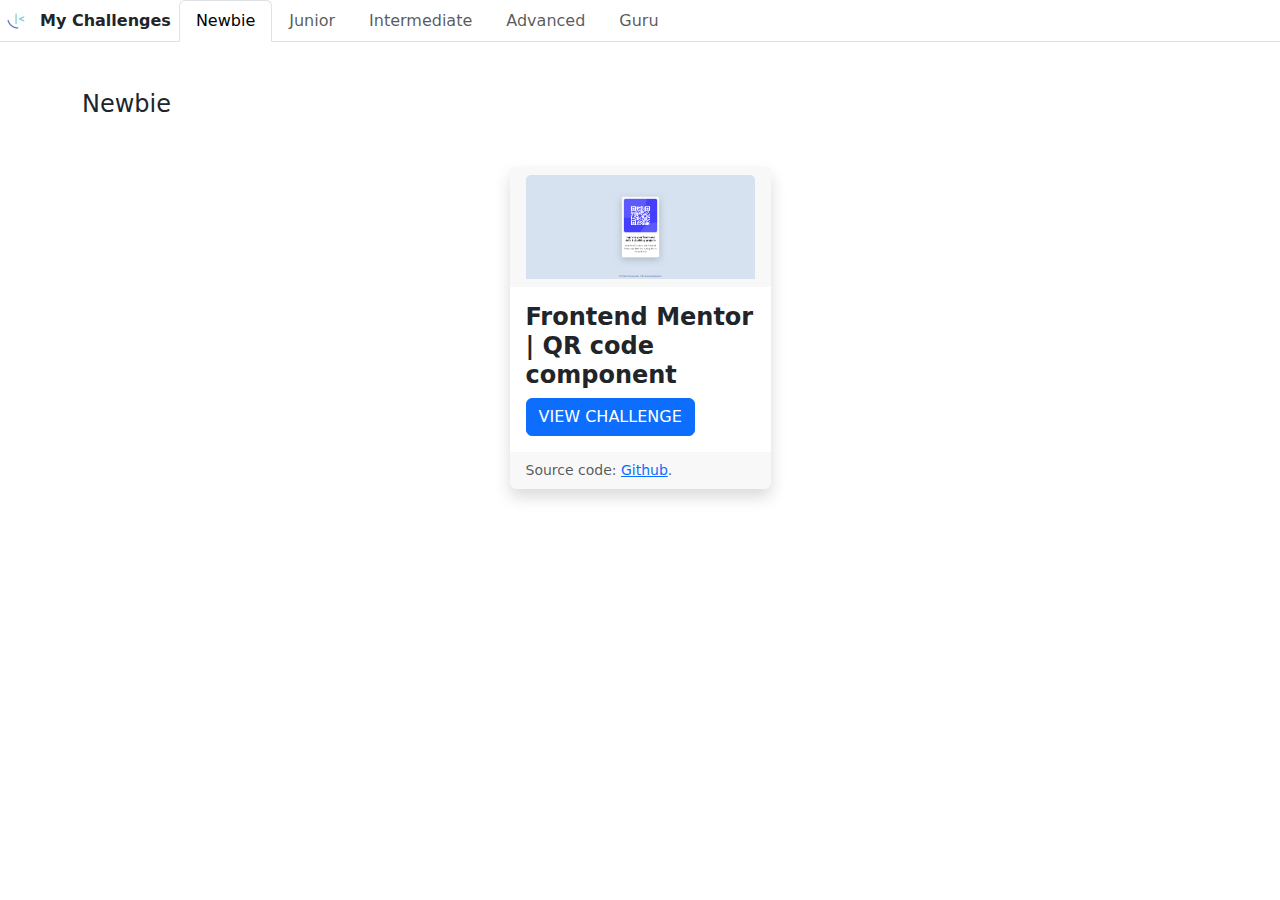
==== index.html @ e406ea41 "qr-code-component" ====
<!DOCTYPE html>
<html lang="en">

<head>
    <meta charset="UTF-8">
    <meta name="viewport" content="width=device-width, initial-scale=1.0">
    <link rel="icon" type="image/png" sizes="32x32" href="qr-code-component/images/favicon-32x32.png">
    <title>Miguelpr123 - Frontend Mentor</title>

    <link href="https://cdn.jsdelivr.net/npm/bootstrap@5.3.3/dist/css/bootstrap.min.css" rel="stylesheet"
        integrity="sha384-QWTKZyjpPEjISv5WaRU9OFeRpok6YctnYmDr5pNlyT2bRjXh0JMhjY6hW+ALEwIH" crossorigin="anonymous">

    <script src="https://cdn.jsdelivr.net/npm/bootstrap@5.3.3/dist/js/bootstrap.bundle.min.js"
        integrity="sha384-YvpcrYf0tY3lHB60NNkmXc5s9fDVZLESaAA55NDzOxhy9GkcIdslK1eN7N6jIeHz"
        crossorigin="anonymous"></script>

    <link rel="stylesheet" href="https://cdn.jsdelivr.net/npm/bootstrap-icons@1.11.3/font/bootstrap-icons.min.css">

    <style>
        .card,
        .card>* {
            border: none;
        }
    </style>

</head>

<body>

    <!-- Nav tabs -->
    <ul class="nav nav-tabs" id="navId" role="tablist">
        <li class="nav-item d-flex justify-content-center align-items-center ">
            <div class="d-flex justify-content-center align-items-center ">
                <img src="qr-code-component/images/favicon-32x32.png" alt="">
                <div class="mx-2 "><strong>My Challenges</strong></div>
            </div>
        </li>
        <li class="nav-item">
            <a href="#tab1Id" class="nav-link active" data-bs-toggle="tab" aria-current="page">Newbie</a>
        </li>
        <li class="nav-item" role="presentation">
            <a href="#tab2Id" class="nav-link disabled" data-bs-toggle="tab">Junior</a>
        </li>
        <li class="nav-item" role="presentation">
            <a href="#tab3Id" class="nav-link disabled" data-bs-toggle="tab">Intermediate</a>
        </li>
        <li class="nav-item" role="presentation">
            <a href="#tab4Id" class="nav-link disabled" data-bs-toggle="tab">Advanced</a>
        </li>
        <li class="nav-item" role="presentation">
            <a href="#tab5Id" class="nav-link disabled" data-bs-toggle="tab">Guru</a>
        </li>
    </ul>

    <!-- Tab panes -->
    <div class="tab-content" id="myTabContent">

        <!-- ------------------------------------- ------------------------------------ -->
        <!-- ------------------------------------- NEWBIE ------------------------------------ -->
        <!-- -------------------------------------  ------------------------------------ -->
        <div class="tab-pane fade show active" id="tab1Id" role="tabpanel">
            <div class="container my-5 ">
                <h4>Newbie</h4>
                <div class="row justify-content-evenly align-content-between py-4 ">

                    <div class="col-12 col-md-5 col-lg-3 my-3 ">
                        <div class="card shadow " >
                            <div class="card-header">
                                <div>
                                    <img class="card-img-top" src="qr-code-component/results/xl.png" alt="Miguelpr123 qr-code-component Image" />
                                </div>
                            </div>
                            <div class="card-body">
                                <h4 class="card-title">
                                    <strong>Frontend Mentor | QR code component</strong>
                                </h4>
                                <a href="qr-code-component/index.html" target="_blank" class="btn btn-primary" >VIEW CHALLENGE</a>
                            </div>
                            <div class="card-footer text-muted small d-flex flex-column ">
                                <span>Source code: <a href="https://github.com/Miguelpr123/frontendmentor/qr-code-component/"
                                        target="_blank">Github</a>.</span>
                            </div>
                        </div>
                    </div>

                </div>
            </div>
        </div>

        <!-- ------------------------------------- ------------------------------------ -->
        <!-- ------------------------------------- JUNIOR ------------------------------------ -->
        <!-- -------------------------------------  ------------------------------------ -->
        <div class="tab-pane fade show active" id="tab2Id" role="tabpanel">
           
        </div>

        <!-- ------------------------------------- ------------------------------------ -->
        <!-- ------------------------------------- INTERMEDIATE ------------------------------------ -->
        <!-- -------------------------------------  ------------------------------------ -->
        <div class="tab-pane fade show active" id="tab3Id" role="tabpanel">

        </div>

        <!-- ------------------------------------- ------------------------------------ -->
        <!-- ------------------------------------- ADVANCED ------------------------------------ -->
        <!-- -------------------------------------  ------------------------------------ -->
        <div class="tab-pane fade show active" id="tab4Id" role="tabpanel">

        </div>
    </div>

    <!-- (Optional) - Place this js code after initializing bootstrap.min.js or bootstrap.bundle.min.js -->
    <script>
        var triggerEl = document.querySelector("#navId a");
        bootstrap.Tab.getInstance(triggerEl).show(); // Select tab by name
    </script>


</body>

</html>
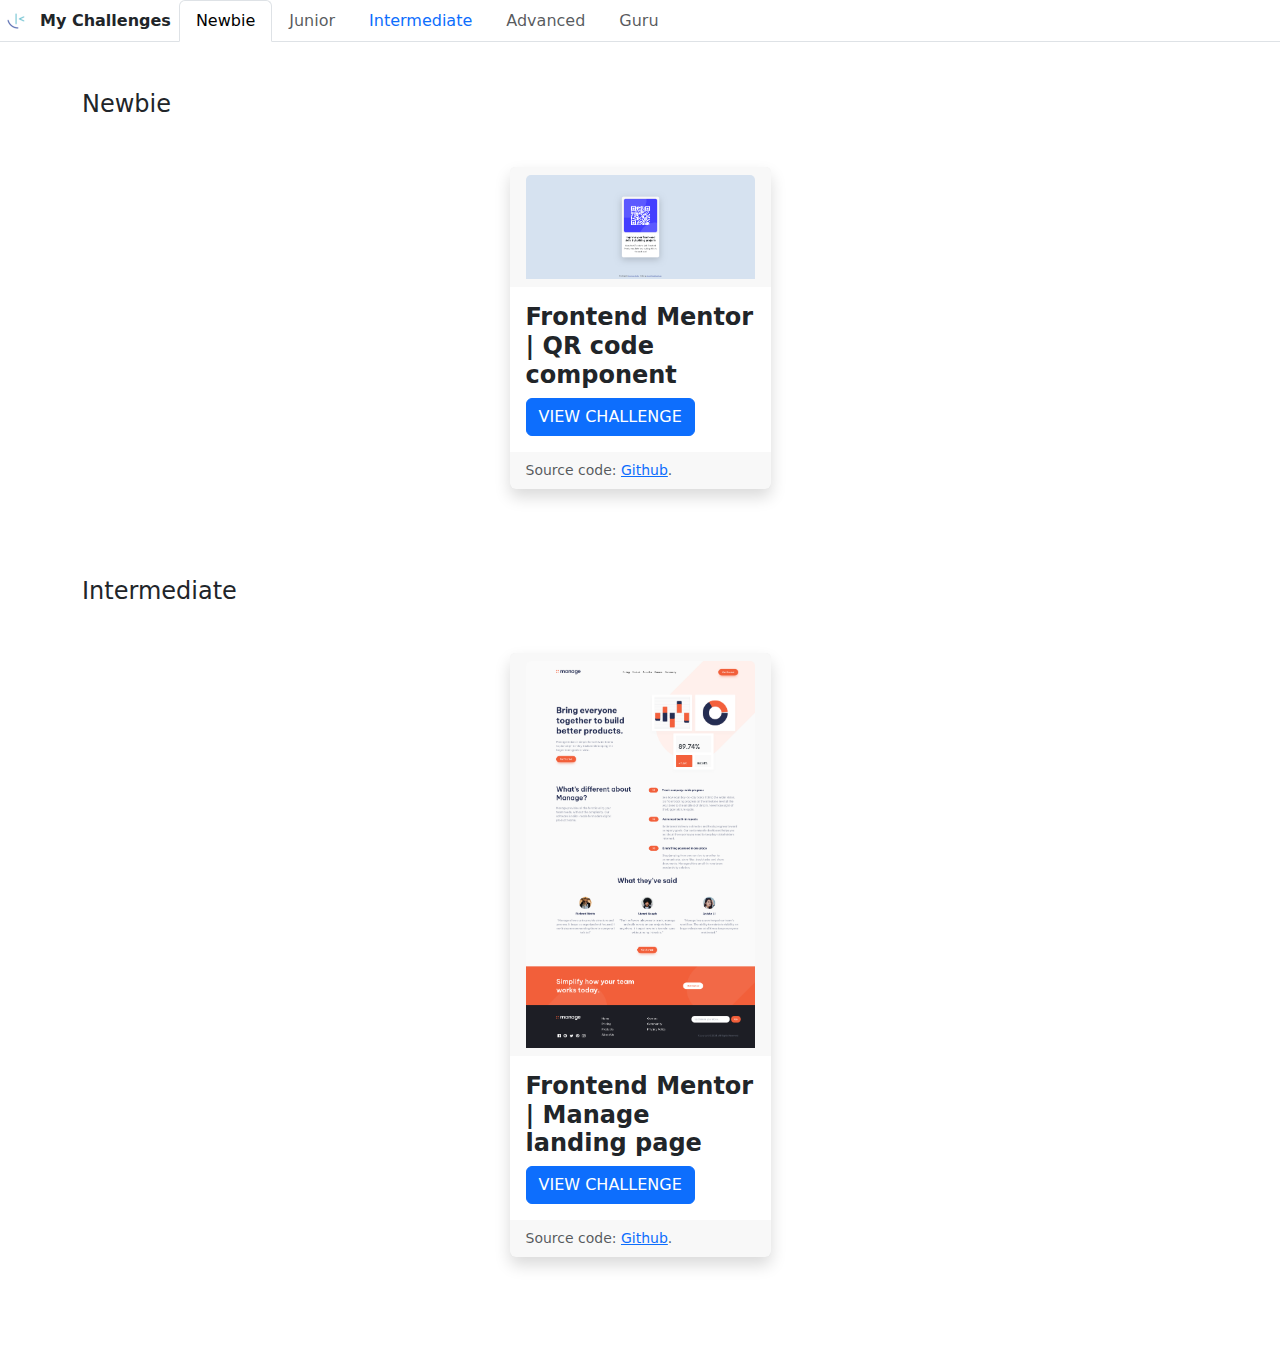
==== commit 4fb63ed5: "manage-landing-page" ====
--- a/index.html
+++ b/index.html
@@ -42,7 +42,7 @@
             <a href="#tab2Id" class="nav-link disabled" data-bs-toggle="tab">Junior</a>
         </li>
         <li class="nav-item" role="presentation">
-            <a href="#tab3Id" class="nav-link disabled" data-bs-toggle="tab">Intermediate</a>
+            <a href="#tab3Id" class="nav-link" data-bs-toggle="tab">Intermediate</a>
         </li>
         <li class="nav-item" role="presentation">
             <a href="#tab4Id" class="nav-link disabled" data-bs-toggle="tab">Advanced</a>
@@ -77,7 +77,7 @@
                                 <a href="qr-code-component/index.html" target="_blank" class="btn btn-primary" >VIEW CHALLENGE</a>
                             </div>
                             <div class="card-footer text-muted small d-flex flex-column ">
-                                <span>Source code: <a href="https://github.com/Miguelpr123/frontendmentor/qr-code-component/"
+                                <span>Source code: <a href="https://github.com/Miguelpr123/frontendmentor/tree/master/qr-code-component/"
                                         target="_blank">Github</a>.</span>
                             </div>
                         </div>
@@ -98,7 +98,32 @@
         <!-- ------------------------------------- INTERMEDIATE ------------------------------------ -->
         <!-- -------------------------------------  ------------------------------------ -->
         <div class="tab-pane fade show active" id="tab3Id" role="tabpanel">
+            <div class="container my-5 ">
+                <h4>Intermediate</h4>
+                <div class="row justify-content-evenly align-content-between py-4 ">
 
+                    <div class="col-12 col-md-5 col-lg-3 my-3 ">
+                        <div class="card shadow " >
+                            <div class="card-header">
+                                <div>
+                                    <img class="card-img-top" src="manage-landing-page/results/xl.png" alt="Miguelpr123 manage-landing-page Image" />
+                                </div>
+                            </div>
+                            <div class="card-body">
+                                <h4 class="card-title">
+                                    <strong>Frontend Mentor | Manage landing page</strong>
+                                </h4>
+                                <a href="manage-landing-page/index.html" target="_blank" class="btn btn-primary" >VIEW CHALLENGE</a>
+                            </div>
+                            <div class="card-footer text-muted small d-flex flex-column ">
+                                <span>Source code: <a href="https://github.com/Miguelpr123/frontendmentor/tree/master/manage-landing-page/"
+                                        target="_blank">Github</a>.</span>
+                            </div>
+                        </div>
+                    </div>
+
+                </div>
+            </div>
         </div>
 
         <!-- ------------------------------------- ------------------------------------ -->
@@ -118,4 +143,4 @@
 
 </body>
 
-</html>+</html>
